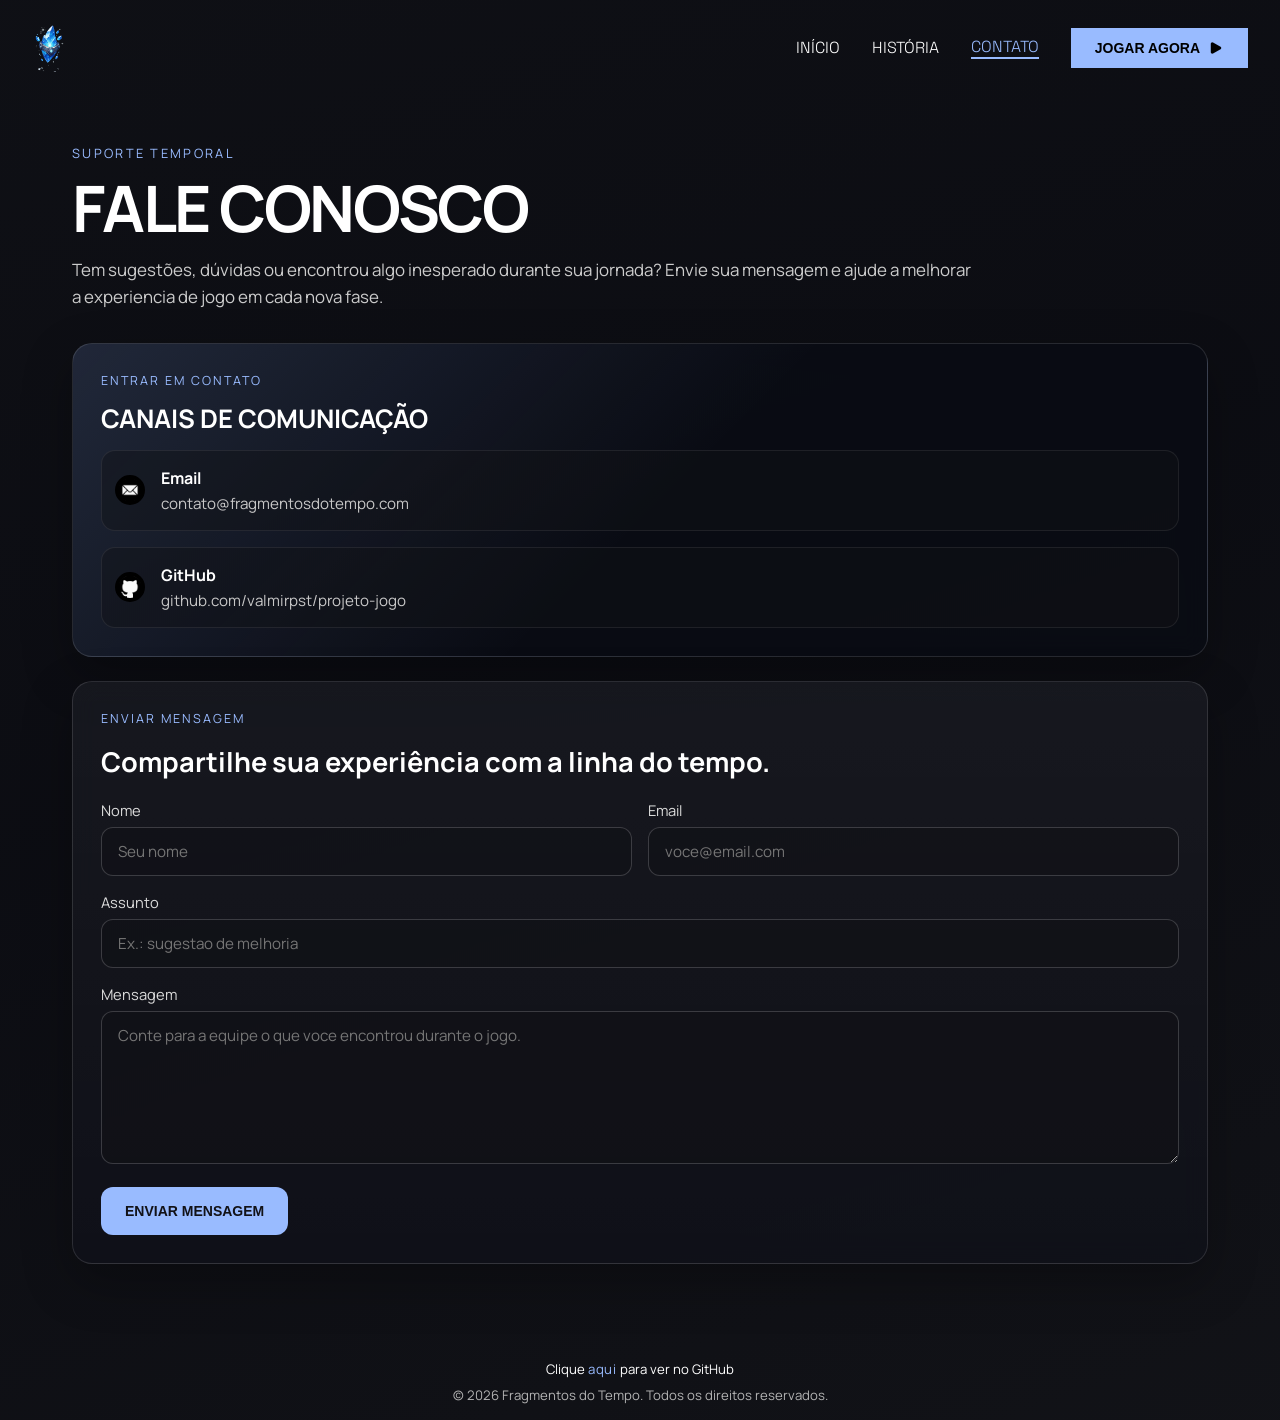
==== contact.html @ 989a2889 "feat: Arruma links de contato" ====
<!doctype html>
<html lang="pt-br">
  <head>
    <meta charset="UTF-8" />
    <meta name="viewport" content="width=device-width, initial-scale=1.0" />
    <title>Contato | Fragmentos do Tempo | TADS 1BM</title>
    <link rel="stylesheet" href="./assets/css/index.css" />
    <link rel="stylesheet" href="./assets/css/pages/contact.css" />

    <!-- Fontes -->
    <link rel="preconnect" href="https://fonts.googleapis.com" />
    <link rel="preconnect" href="https://fonts.gstatic.com" crossorigin />
    <link
      href="https://fonts.googleapis.com/css2?family=Manrope:wght@200..800&family=Space+Grotesk:wght@300..700&display=swap"
      rel="stylesheet"
    />

    <!-- Favicon -->
    <link rel="icon" type="image/x-icon" href="./assets/images/favicon.ico" />
  </head>
  <body>
    <header class="header">
      <a href="index.html" class="header__logo">
        <img src="./assets/images/logo.png" alt="Logo do jogo" />
      </a>

      <nav class="header__nav">
        <ul class="header__menu">
          <li><a href="index.html">INÍCIO</a></li>
          <li><a href="history.html">HISTÓRIA</a></li>
          <li class="header__menu-item--active"><a href="contact.html">CONTATO</a></li>
        </ul>

        <button class="button-base header__cta">
          <span>JOGAR AGORA</span>
          <img src="./assets/images/icons/play.png" alt="Ícone de play" />
        </button>
      </nav>
    </header>

    <main>
      <section class="contact-section">
        <div class="contact-section__intro">
          <p class="contact-section__eyebrow">SUPORTE TEMPORAL</p>
          <h1 class="contact-section__title">FALE CONOSCO</h1>
          <p class="contact-section__lead">
            Tem sugestões, dúvidas ou encontrou algo inesperado durante sua jornada? Envie sua mensagem e ajude a
            melhorar a experiencia de jogo em cada nova fase.
          </p>
        </div>

        <div class="contact-section__grid">
          <article class="contact-card contact-card--highlight card-base">
            <p class="contact-card__label">ENTRAR EM CONTATO</p>
            <h2 class="contact-card__title">CANAIS DE COMUNICAÇÃO</h2>
            <ul class="contact-list">
              <li>
                <img src="./assets/images/icons/email.png" alt="Ícone de email" />
                <div>
                  <strong>Email</strong>
                  <a href="mailto:contato@fragmentosdotempo.com">contato@fragmentosdotempo.com</a>
                </div>
              </li>
              <li>
                <img src="./assets/images/icons/github.png" alt="Ícone do GitHub" />
                <div>
                  <strong>GitHub</strong>
                  <a href="https://github.com/valmirpst/projeto-jogo" target="_blank"
                    >github.com/valmirpst/projeto-jogo</a
                  >
                </div>
              </li>
            </ul>
          </article>
        </div>

        <section class="contact-form-section card-base" aria-label="Formulario de contato">
          <p class="contact-card__label">ENVIAR MENSAGEM</p>
          <h2 class="contact-form-section__title">Compartilhe sua experiência com a linha do tempo.</h2>

          <form class="contact-form" action="#" method="post">
            <div class="contact-form__row">
              <label class="contact-form__field">
                <span>Nome</span>
                <input type="text" name="name" placeholder="Seu nome" required />
              </label>

              <label class="contact-form__field">
                <span>Email</span>
                <input type="email" name="email" placeholder="voce@email.com" required />
              </label>
            </div>

            <label class="contact-form__field">
              <span>Assunto</span>
              <input type="text" name="subject" placeholder="Ex.: sugestao de melhoria" required />
            </label>

            <label class="contact-form__field">
              <span>Mensagem</span>
              <textarea
                name="message"
                rows="6"
                placeholder="Conte para a equipe o que voce encontrou durante o jogo."
                required
              ></textarea>
            </label>

            <button type="submit" class="button-base contact-form__submit">ENVIAR MENSAGEM</button>
          </form>
        </section>
      </section>
    </main>

    <footer class="footer">
      <ul class="footer__links">
        <li>Clique <a href="https://github.com/valmirpst/projeto-jogo" target="_blank">aqui</a> para ver no GitHub</li>
      </ul>
      <p class="footer__text">
        © <span id="current-year"></span>
        <span>Fragmentos do Tempo. Todos os direitos reservados.</span>
      </p>
    </footer>

    <script>
      // Atualiza o ano atual no rodapé
      document.getElementById("current-year").textContent = new Date().getFullYear();
    </script>
  </body>
</html>
---- assets/css/index.css ----
/* Estilos globais */
@import url("./globals.css");

/* Componentes reutilizáveis */
@import url("./components/common.css");
@import url("./components/header.css");
@import url("./components/footer.css");
---- assets/css/pages/contact.css ----
body {
  background: linear-gradient(160deg, hsl(230, 18%, 7%) 0%, hsl(232, 22%, 6%) 45%, hsl(230, 14%, 8%) 100%);
}

.contact-section {
  max-width: 1200px;
  margin: 0 auto;
  padding: 3rem 2rem 5rem;
}

.contact-section__intro {
  max-width: 900px;
  margin-bottom: 2rem;
}

.contact-section__eyebrow {
  color: hsl(var(--primary-color));
  text-transform: uppercase;
  letter-spacing: 0.18em;
  font-size: 0.8rem;
  margin-bottom: 0.85rem;
}

.contact-section__title {
  font-size: 4rem;
  line-height: 1;
  letter-spacing: -0.04em;
  margin-bottom: 1rem;
}

.contact-section__lead {
  color: hsl(0, 0%, 80%);
  font-size: 1.06rem;
  line-height: 1.65;
}

.contact-section__grid {
  display: grid;
  grid-template-columns: repeat(12, minmax(0, 1fr));
  gap: 1.5rem;
  margin-bottom: 1.5rem;
}

.contact-card {
  grid-column: span 5;
  padding: 1.75rem;
}

.contact-card--highlight {
  grid-column: span 12;
  background: linear-gradient(135deg, hsla(var(--primary-color), 0.16), transparent 52%), rgba(10, 12, 20, 0.86);
}

.contact-card__label {
  color: hsl(var(--primary-color));
  font-size: 0.78rem;
  text-transform: uppercase;
  letter-spacing: 0.16em;
  margin-bottom: 1rem;
}

.contact-card__title {
  font-size: 1.6rem;
  line-height: 1.1;
  margin-bottom: 1rem;
}

.contact-card__text {
  color: hsl(0, 0%, 80%);
  line-height: 1.7;
  font-size: 1rem;
}

.contact-list {
  list-style: none;
  display: grid;
  gap: 1rem;
}

.contact-list li {
  display: grid;
  grid-template-columns: 1.2rem 1fr;
  gap: 1.5rem;
  align-items: center;
  padding: 1rem;
  border-radius: 14px;
  background: hsla(var(--background-color), 0.45);
  border: 1px solid hsla(var(--text-primary), 0.08);
}

.contact-list img {
  background-color: #fafafa;
  outline: 4px solid #000;
  outline-offset: -1px;
  border-radius: 50%;
  width: 24px;
  height: 24px;
}

.contact-list strong {
  display: block;
  margin-bottom: 0.2rem;
}

.contact-list a {
  color: hsl(0, 0%, 78%);
  font-size: 0.95rem;

  &:hover {
    text-decoration: underline;
  }
}

.contact-form-section {
  padding: 1.75rem;
  background:
    linear-gradient(180deg, hsla(var(--text-primary), 0.05), hsla(var(--text-primary), 0.02)), rgba(10, 12, 20, 0.82);
}

.contact-form-section__title {
  font-size: 1.7rem;
  margin-bottom: 1.25rem;
}

.contact-form {
  display: grid;
  gap: 1rem;
}

.contact-form__row {
  display: grid;
  grid-template-columns: repeat(2, minmax(0, 1fr));
  gap: 1rem;
}

.contact-form__field {
  display: grid;
  gap: 0.45rem;
}

.contact-form__field span {
  color: hsl(0, 0%, 86%);
  font-size: 0.92rem;
}

.contact-form__field input,
.contact-form__field textarea {
  width: 100%;
  background: hsla(var(--background-color), 0.6);
  color: hsl(var(--text-primary));
  border: 1px solid hsla(var(--text-primary), 0.18);
  border-radius: 12px;
  padding: 0.8rem 1rem;
  font-weight: 400;
  font-size: 0.95rem;
  font-family: var(--primary-font), sans-serif;
}

.contact-form__field input:focus,
.contact-form__field textarea:focus {
  outline: none;
  border-color: hsla(var(--primary-color), 0.8);
  box-shadow: 0 0 0 2px hsla(var(--primary-color), 0.22);
}

.contact-form__submit {
  margin-top: 0.4rem;
  width: fit-content;
  height: 48px;
  padding: 0.75rem 1.5rem;
  border-radius: 12px;
  background-color: hsl(var(--primary-color));
  color: hsl(var(--background-color));
}

.contact-form__submit:hover {
  background-color: hsl(var(--primary-color-hover));
}

@media screen and (max-width: 900px) {
  .contact-section {
    padding: 2rem 1rem 4rem;
  }

  .contact-section__grid {
    gap: 1rem;
  }

  .contact-card,
  .contact-card--highlight {
    grid-column: 1 / -1;
    padding: 1.25rem;
  }

  .contact-card__title,
  .contact-form-section__title {
    font-size: 1.35rem;
  }

  .contact-section__title {
    font-size: 2.6rem;
  }

  .contact-form-section {
    padding: 1.25rem;
  }

  .contact-form__row {
    grid-template-columns: 1fr;
  }

  .contact-form__submit {
    width: 100%;
  }
}
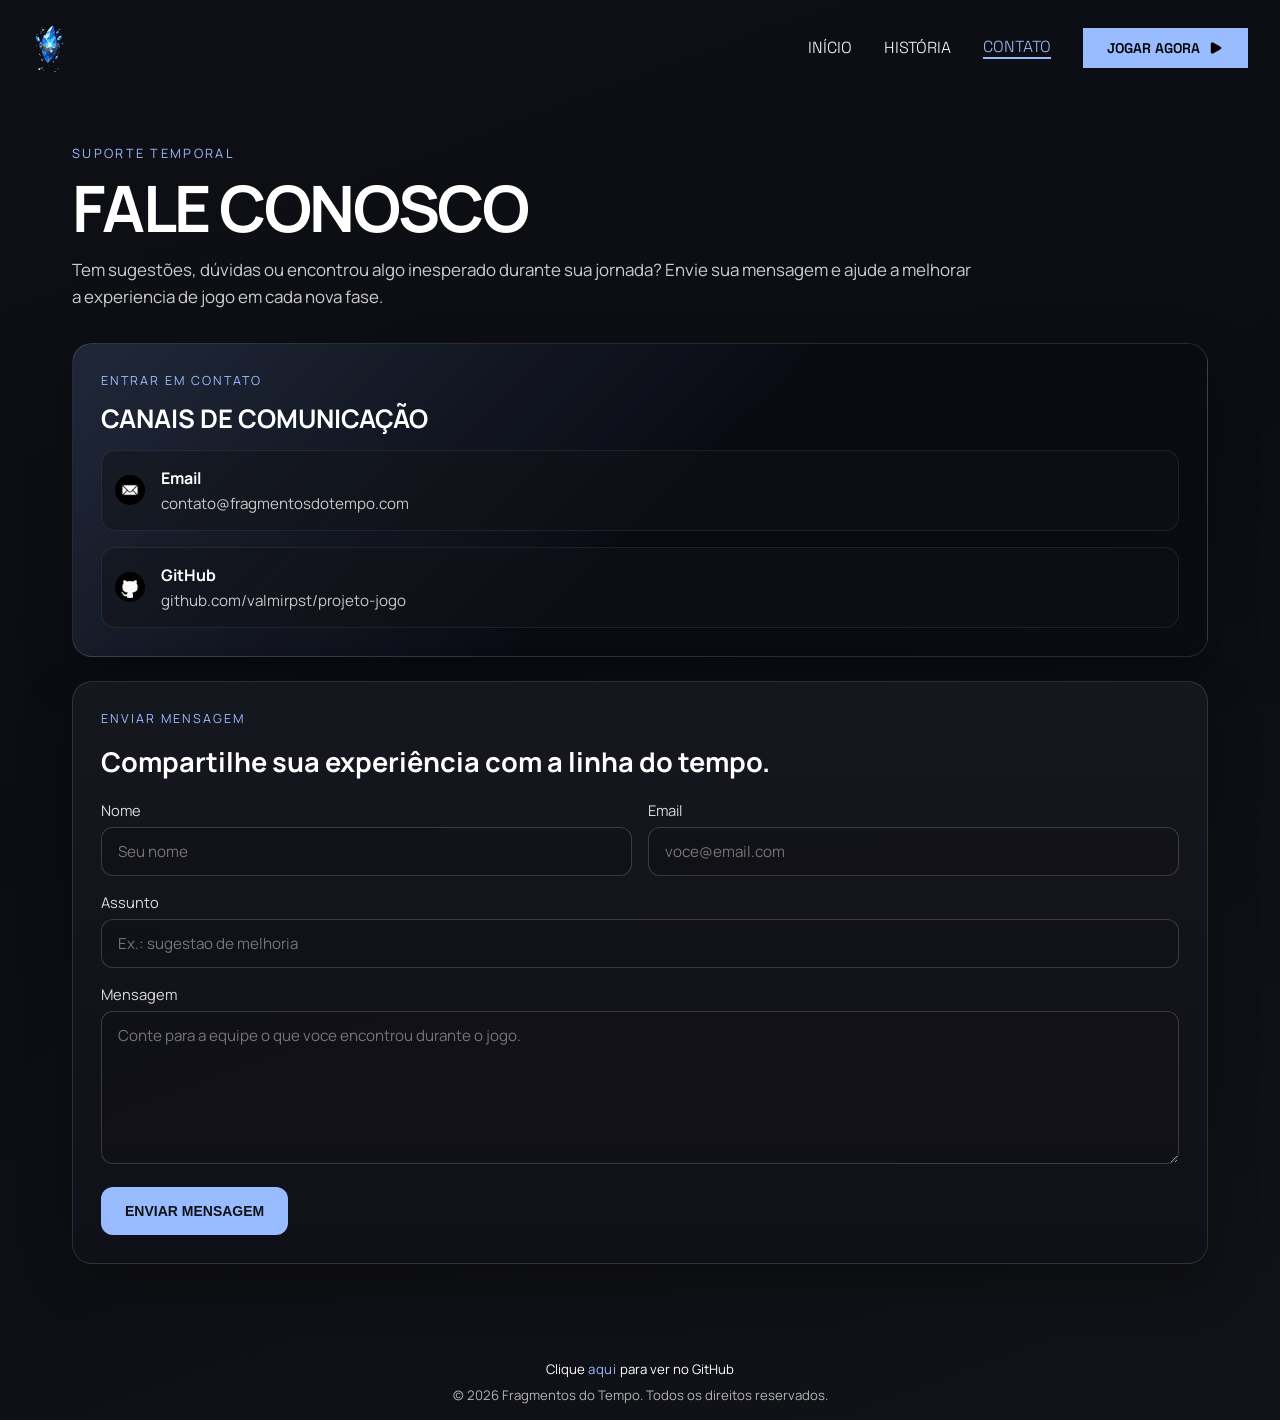
==== commit 4ba53d3b: "refactor: Refatora botões para links e adiciona página do jogo" ====
--- a/contact.html
+++ b/contact.html
@@ -31,10 +31,10 @@
           <li class="header__menu-item--active"><a href="contact.html">CONTATO</a></li>
         </ul>
 
-        <button class="button-base header__cta">
+        <a href="jogo.html" class="button-base header__cta">
           <span>JOGAR AGORA</span>
           <img src="./assets/images/icons/play.png" alt="Ícone de play" />
-        </button>
+        </a>
       </nav>
     </header>
 
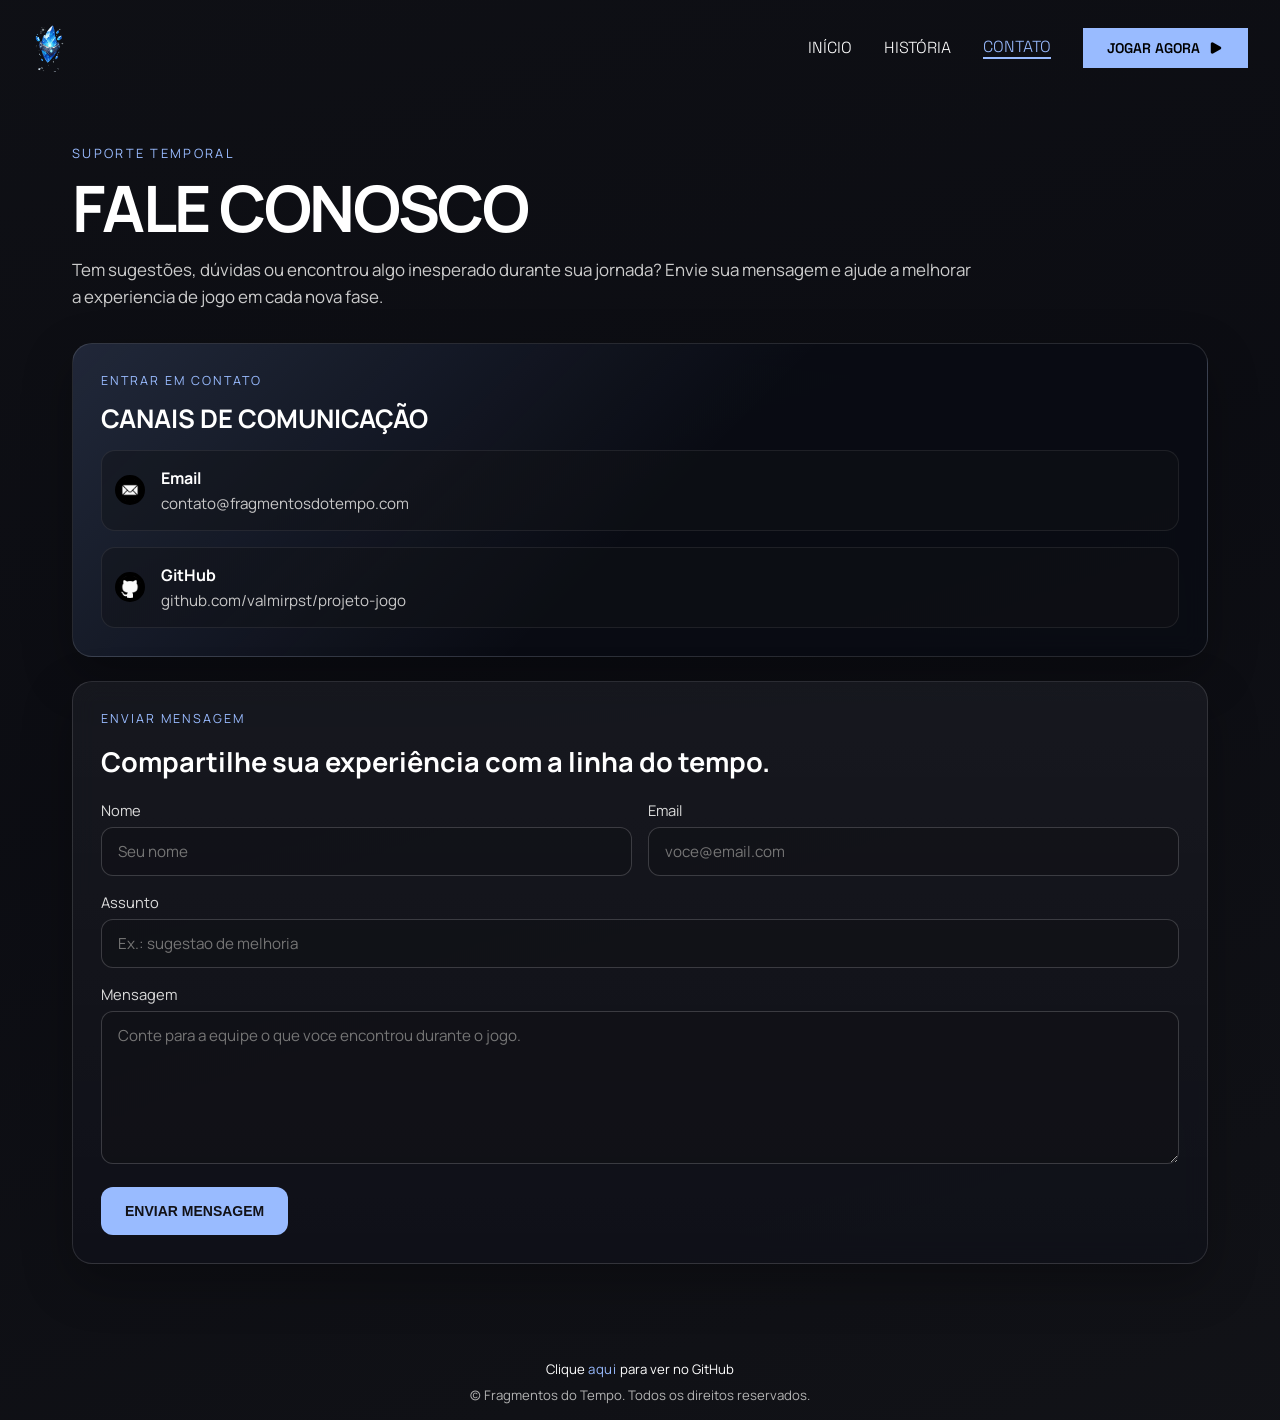
==== commit d87e4b9a: "feat: Adiciona manipulação de dados estáticos e entrada de dados do usuário ao jogo" ====
--- a/contact.html
+++ b/contact.html
@@ -118,13 +118,10 @@
       </ul>
       <p class="footer__text">
         © <span id="current-year"></span>
-        <span>Fragmentos do Tempo. Todos os direitos reservados.</span>
+        <span><span id="constants__game-title"></span>. Todos os direitos reservados.</span>
       </p>
     </footer>
 
-    <script>
-      // Atualiza o ano atual no rodapé
-      document.getElementById("current-year").textContent = new Date().getFullYear();
-    </script>
+    <script src="./assets/js/constants.js"></script>
   </body>
 </html>
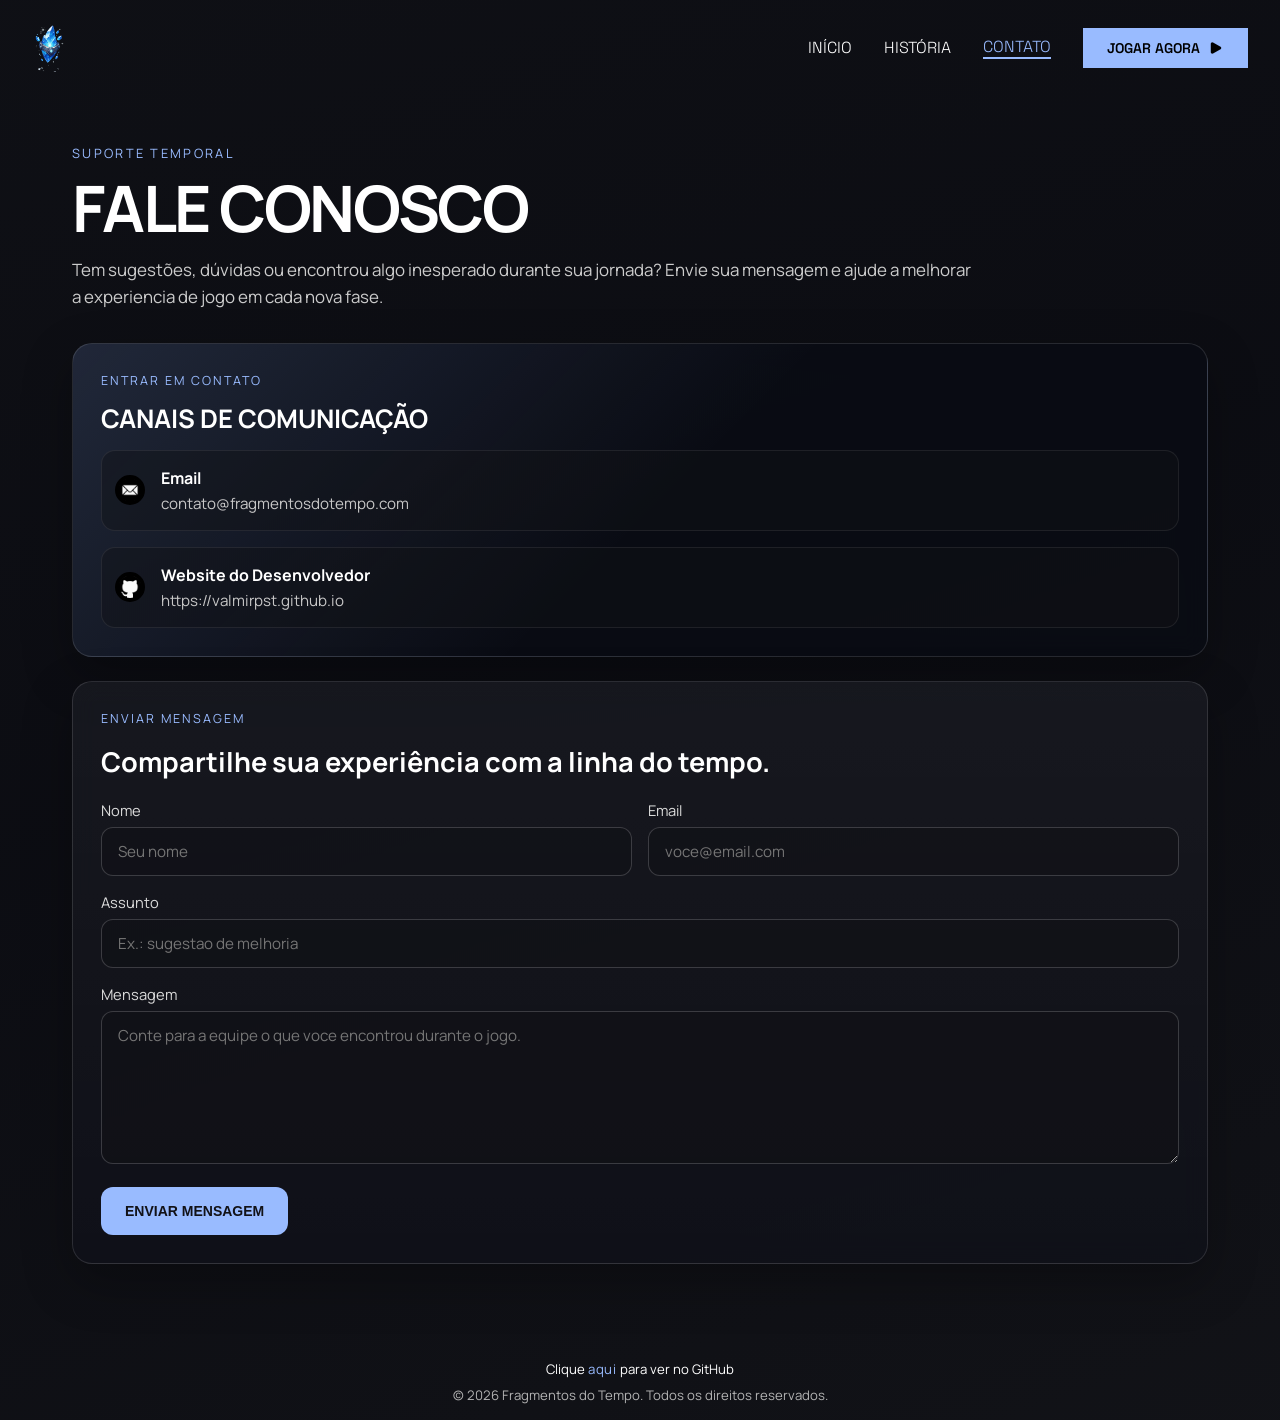
==== commit f5c6016b: "feat: Adiciona informações sobre a plataforma e classificação do jogo utilizando as constantes" ====
--- a/contact.html
+++ b/contact.html
@@ -64,10 +64,8 @@
               <li>
                 <img src="./assets/images/icons/github.png" alt="Ícone do GitHub" />
                 <div>
-                  <strong>GitHub</strong>
-                  <a href="https://github.com/valmirpst/projeto-jogo" target="_blank"
-                    >github.com/valmirpst/projeto-jogo</a
-                  >
+                  <strong>Website do Desenvolvedor</strong>
+                  <a id="constants__developer-website" target="_blank" rel="noopener noreferrer"></a>
                 </div>
               </li>
             </ul>
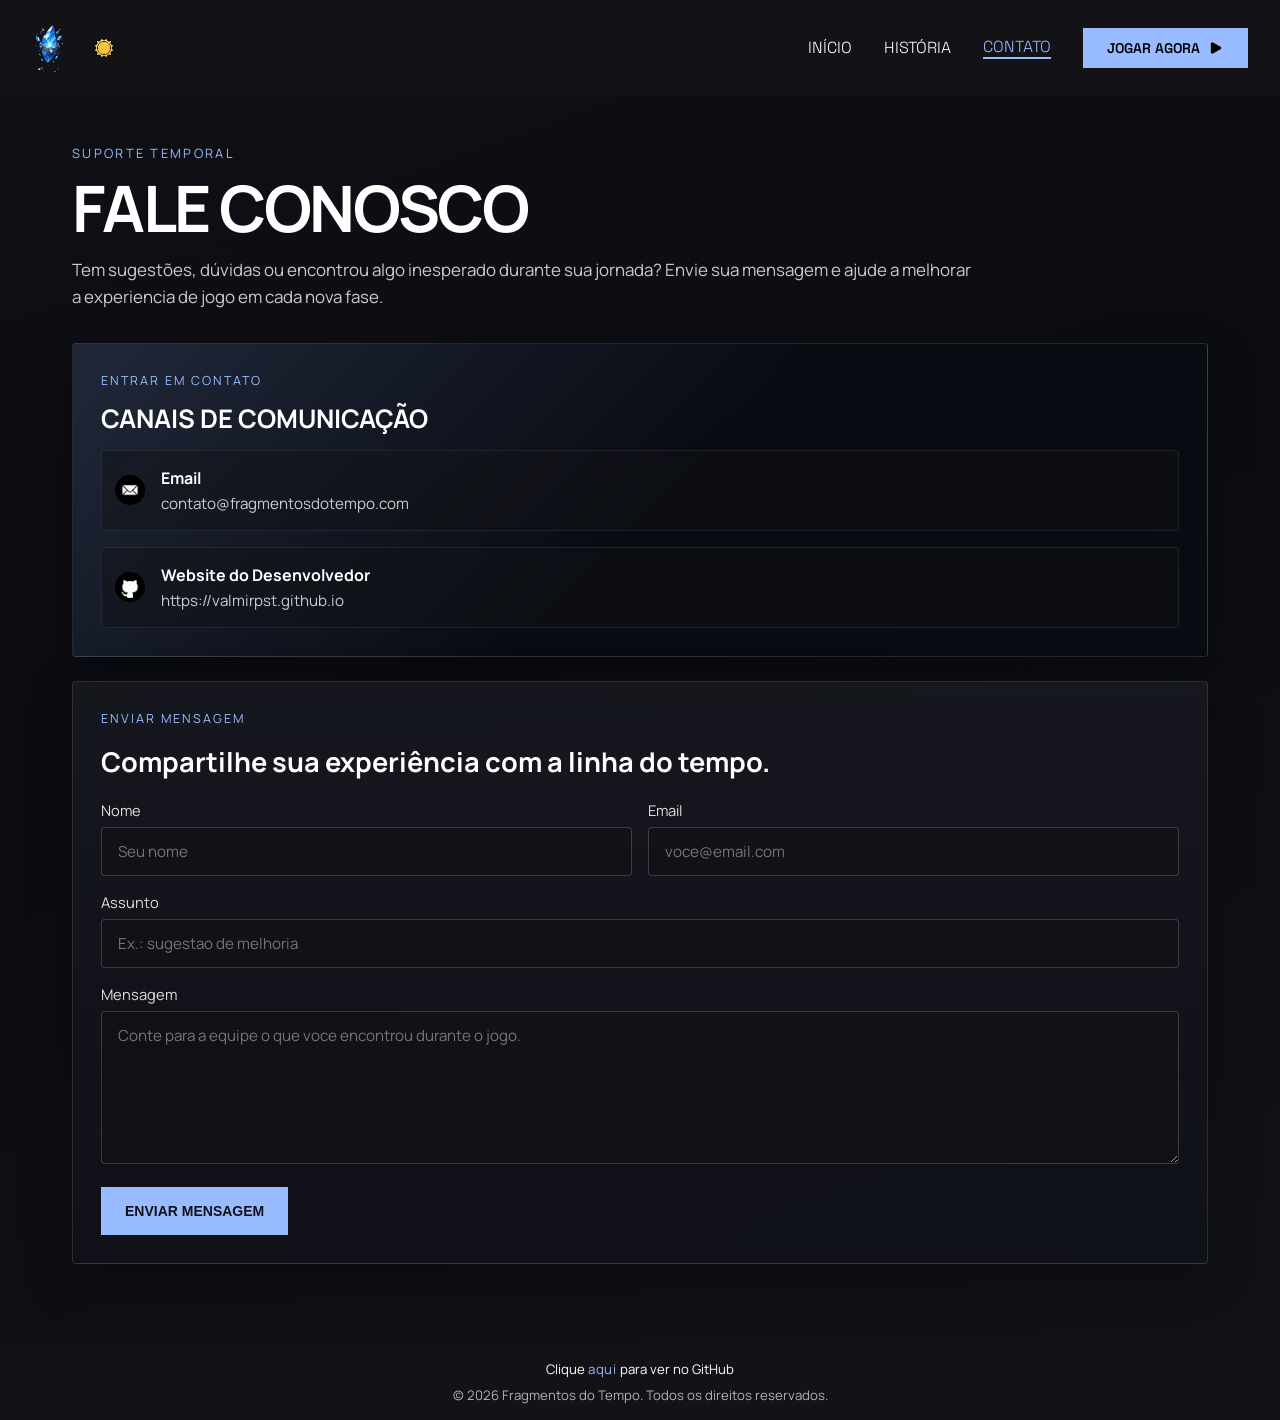
==== commit 51d1f868: "feat: Implementa tema claro e escuro" ====
--- a/contact.html
+++ b/contact.html
@@ -20,9 +20,14 @@
   </head>
   <body>
     <header class="header">
-      <a href="index.html" class="header__logo">
-        <img src="./assets/images/logo.png" alt="Logo do jogo" />
-      </a>
+      <div class="header__logo-container">
+        <a href="index.html" class="header__logo">
+          <img src="./assets/images/logo.png" alt="Logo do jogo" />
+        </a>
+        <button onclick="toggleTheme()" class="button-base header__toggle-theme-btn">
+          <img id="theme-icon" src="./assets/images/icons/sun.png" alt="Tema" />
+        </button>
+      </div>
 
       <nav class="header__nav">
         <ul class="header__menu">
@@ -121,5 +126,6 @@
     </footer>
 
     <script src="./assets/js/constants.js"></script>
+    <script src="./assets/js/theme.js"></script>
   </body>
 </html>
--- a/assets/css/pages/contact.css
+++ b/assets/css/pages/contact.css
@@ -1,4 +1,8 @@
 body {
+  background: linear-gradient(160deg, hsl(220, 45%, 98%) 0%, hsl(214, 38%, 96%) 45%, hsl(210, 35%, 94%) 100%);
+}
+
+.dark body {
   background: linear-gradient(160deg, hsl(230, 18%, 7%) 0%, hsl(232, 22%, 6%) 45%, hsl(230, 14%, 8%) 100%);
 }
 
@@ -29,7 +33,7 @@
 }
 
 .contact-section__lead {
-  color: hsl(0, 0%, 80%);
+  color: hsla(var(--text-primary), 0.78);
   font-size: 1.06rem;
   line-height: 1.65;
 }
@@ -48,7 +52,13 @@
 
 .contact-card--highlight {
   grid-column: span 12;
+  background: linear-gradient(135deg, hsla(var(--primary-color), 0.14), transparent 52%), hsla(var(--background-color), 0.96);
+  border: 1px solid hsla(var(--text-primary), 0.12);
+}
+
+.dark .contact-card--highlight {
   background: linear-gradient(135deg, hsla(var(--primary-color), 0.16), transparent 52%), rgba(10, 12, 20, 0.86);
+  border-color: hsla(var(--text-primary), 0.12);
 }
 
 .contact-card__label {
@@ -66,7 +76,7 @@
 }
 
 .contact-card__text {
-  color: hsl(0, 0%, 80%);
+  color: hsla(var(--text-primary), 0.78);
   line-height: 1.7;
   font-size: 1rem;
 }
@@ -83,27 +93,32 @@
   gap: 1.5rem;
   align-items: center;
   padding: 1rem;
-  border-radius: 14px;
+  border-radius: 4px;
   background: hsla(var(--background-color), 0.45);
   border: 1px solid hsla(var(--text-primary), 0.08);
 }
 
 .contact-list img {
-  background-color: #fafafa;
-  outline: 4px solid #000;
+  background-color: hsl(var(--background-color));
+  outline: 4px solid hsla(var(--text-primary), 0.45);
   outline-offset: -1px;
   border-radius: 50%;
   width: 24px;
   height: 24px;
 }
 
+.dark .contact-list img {
+  background-color: #fafafa;
+  outline-color: #000;
+}
+
 .contact-list strong {
   display: block;
   margin-bottom: 0.2rem;
 }
 
 .contact-list a {
-  color: hsl(0, 0%, 78%);
+  color: hsla(var(--text-primary), 0.78);
   font-size: 0.95rem;
 
   &:hover {
@@ -114,7 +129,14 @@
 .contact-form-section {
   padding: 1.75rem;
   background:
+    linear-gradient(180deg, hsla(var(--text-primary), 0.04), hsla(var(--text-primary), 0.02)), hsla(var(--background-color), 0.96);
+  border: 1px solid hsla(var(--text-primary), 0.12);
+}
+
+.dark .contact-form-section {
+  background:
     linear-gradient(180deg, hsla(var(--text-primary), 0.05), hsla(var(--text-primary), 0.02)), rgba(10, 12, 20, 0.82);
+  border-color: hsla(var(--text-primary), 0.12);
 }
 
 .contact-form-section__title {
@@ -139,7 +161,7 @@
 }
 
 .contact-form__field span {
-  color: hsl(0, 0%, 86%);
+  color: hsla(var(--text-primary), 0.86);
   font-size: 0.92rem;
 }
 
@@ -149,7 +171,7 @@
   background: hsla(var(--background-color), 0.6);
   color: hsl(var(--text-primary));
   border: 1px solid hsla(var(--text-primary), 0.18);
-  border-radius: 12px;
+  border-radius: 4px;
   padding: 0.8rem 1rem;
   font-weight: 400;
   font-size: 0.95rem;
@@ -168,7 +190,6 @@
   width: fit-content;
   height: 48px;
   padding: 0.75rem 1.5rem;
-  border-radius: 12px;
   background-color: hsl(var(--primary-color));
   color: hsl(var(--background-color));
 }
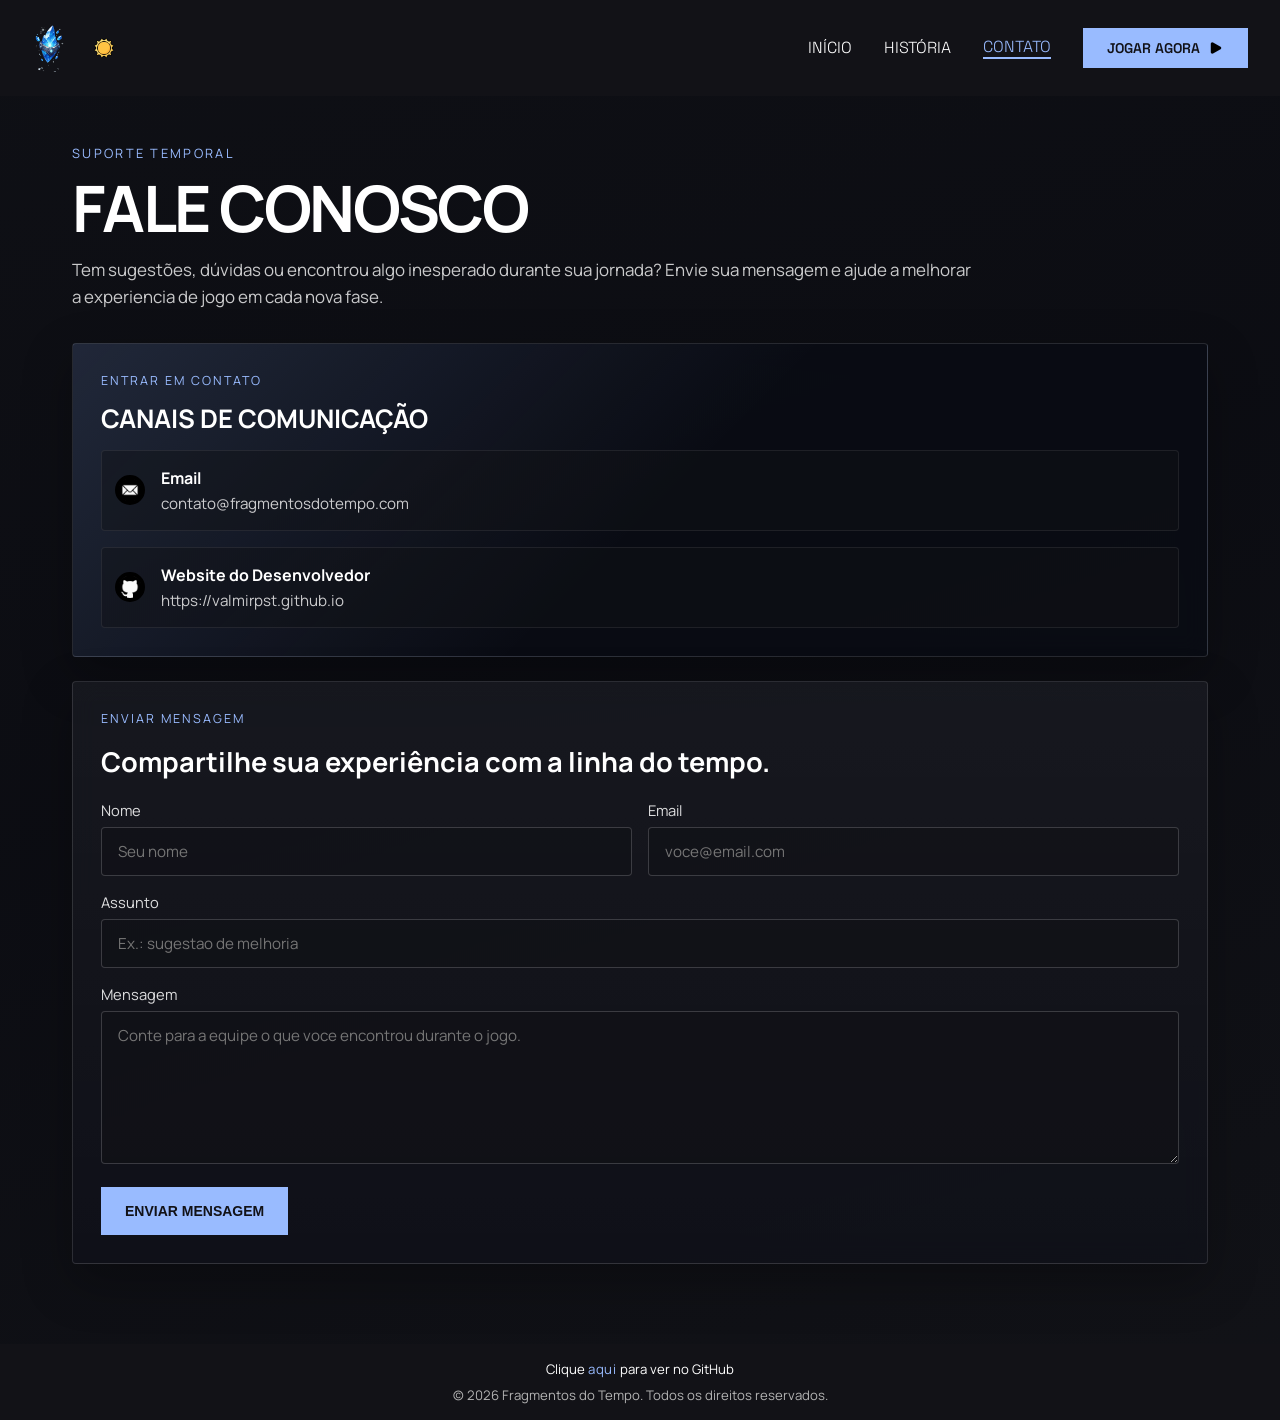
==== commit a999c58b: "feat: Adiciona botão CTA para mobile e melhora as cores para melhor interface" ====
--- a/contact.html
+++ b/contact.html
@@ -27,6 +27,10 @@
         <button onclick="toggleTheme()" class="button-base header__toggle-theme-btn">
           <img id="theme-icon" src="./assets/images/icons/sun.png" alt="Tema" />
         </button>
+        <a href="jogo.html" class="button-base header__cta-mobile">
+          <span>JOGAR AGORA</span>
+          <img src="./assets/images/icons/play.png" alt="Ícone de play" />
+        </a>
       </div>
 
       <nav class="header__nav">
@@ -81,7 +85,7 @@
           <p class="contact-card__label">ENVIAR MENSAGEM</p>
           <h2 class="contact-form-section__title">Compartilhe sua experiência com a linha do tempo.</h2>
 
-          <form class="contact-form" action="#" method="post">
+          <form id="contact-form" class="contact-form" action="#" method="post">
             <div class="contact-form__row">
               <label class="contact-form__field">
                 <span>Nome</span>
@@ -127,5 +131,14 @@
 
     <script src="./assets/js/constants.js"></script>
     <script src="./assets/js/theme.js"></script>
+    <script>
+      // Lógica para lidar com o envio do formulário
+      document.getElementById("contact-form").addEventListener("submit", function (event) {
+        event.preventDefault(); // Só pra evitar que o formulário seja enviado
+
+        alert("Obrigado por entrar em contato! Sua mensagem foi recebida.");
+        this.reset();
+      });
+    </script>
   </body>
 </html>
--- a/assets/css/pages/contact.css
+++ b/assets/css/pages/contact.css
@@ -52,7 +52,8 @@
 
 .contact-card--highlight {
   grid-column: span 12;
-  background: linear-gradient(135deg, hsla(var(--primary-color), 0.14), transparent 52%), hsla(var(--background-color), 0.96);
+  background:
+    linear-gradient(135deg, hsla(var(--primary-color), 0.14), transparent 52%), hsla(var(--background-color), 0.96);
   border: 1px solid hsla(var(--text-primary), 0.12);
 }
 
@@ -96,6 +97,7 @@
   border-radius: 4px;
   background: hsla(var(--background-color), 0.45);
   border: 1px solid hsla(var(--text-primary), 0.08);
+  word-break: break-word;
 }
 
 .contact-list img {
@@ -129,7 +131,8 @@
 .contact-form-section {
   padding: 1.75rem;
   background:
-    linear-gradient(180deg, hsla(var(--text-primary), 0.04), hsla(var(--text-primary), 0.02)), hsla(var(--background-color), 0.96);
+    linear-gradient(180deg, hsla(var(--text-primary), 0.04), hsla(var(--text-primary), 0.02)),
+    hsla(var(--background-color), 0.96);
   border: 1px solid hsla(var(--text-primary), 0.12);
 }
 
@@ -200,7 +203,7 @@
 
 @media screen and (max-width: 900px) {
   .contact-section {
-    padding: 2rem 1rem 4rem;
+    padding: 2rem 1.5rem 4rem;
   }
 
   .contact-section__grid {
